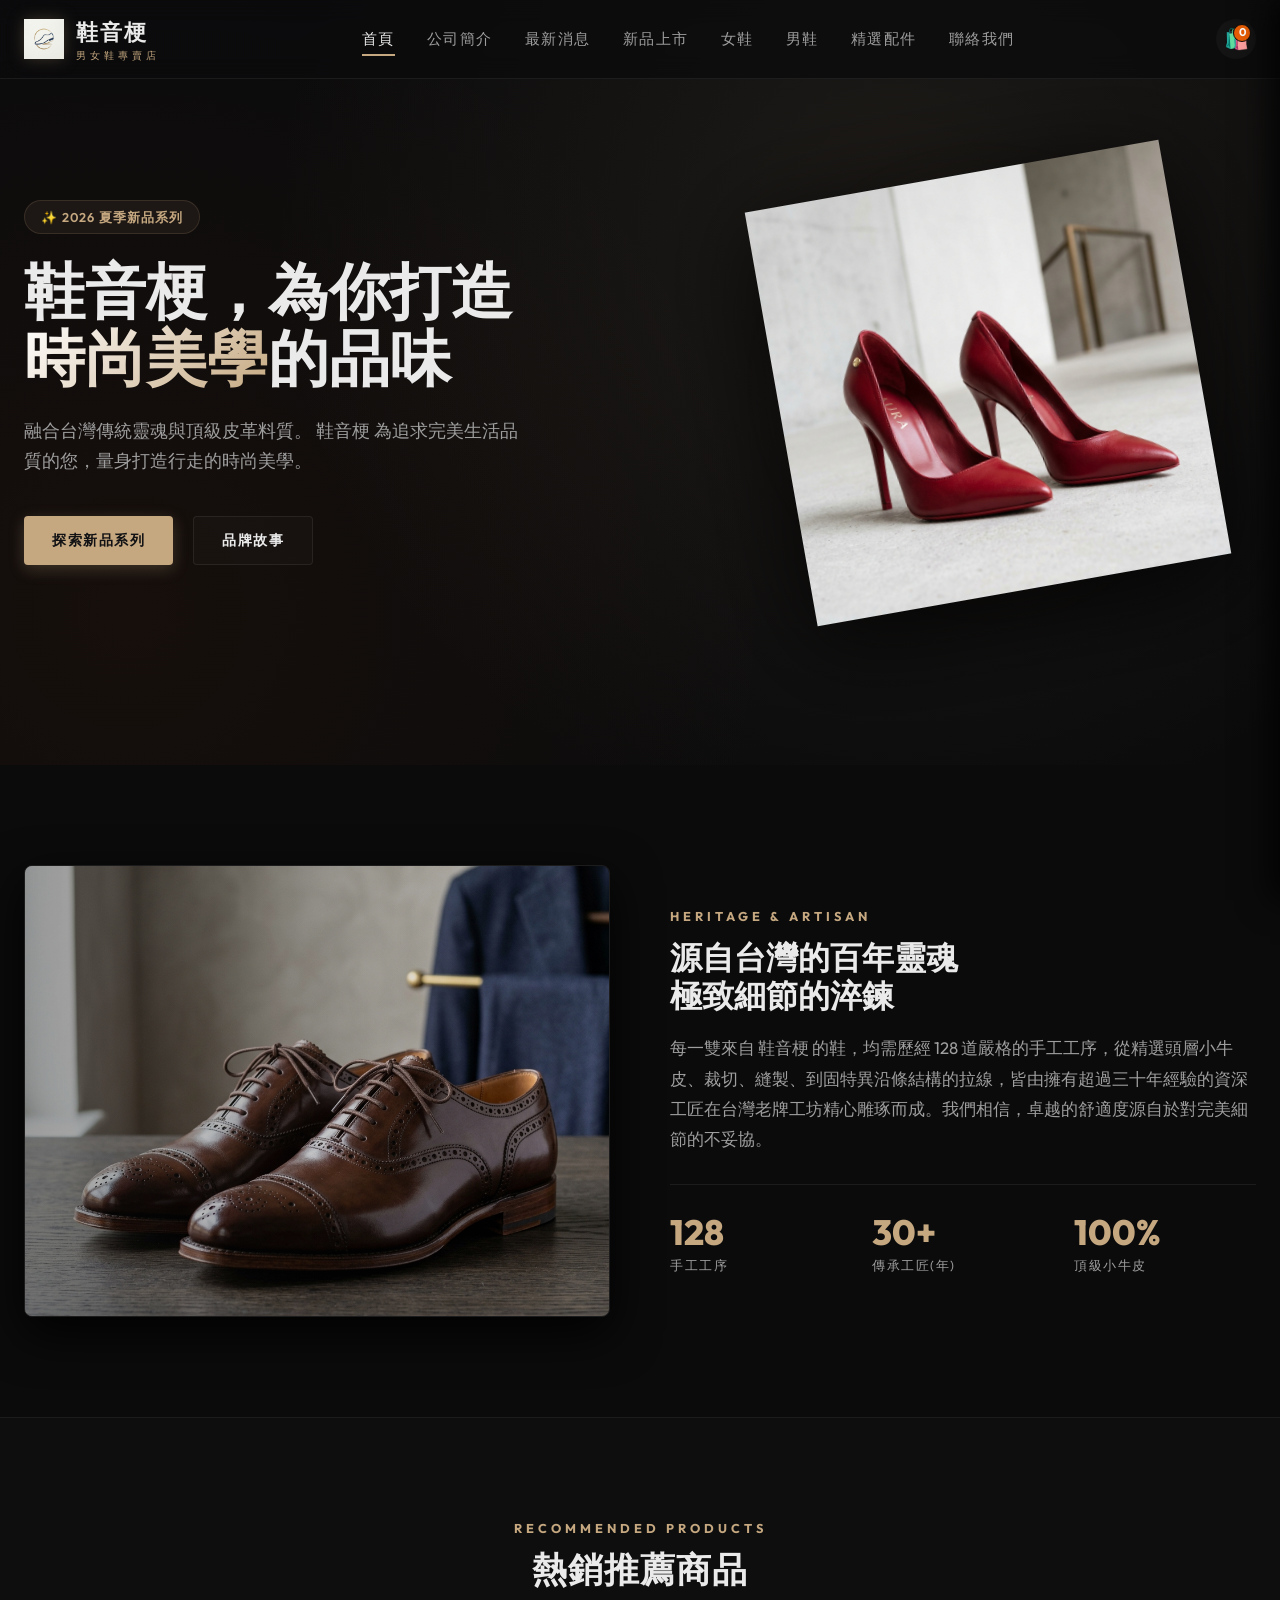
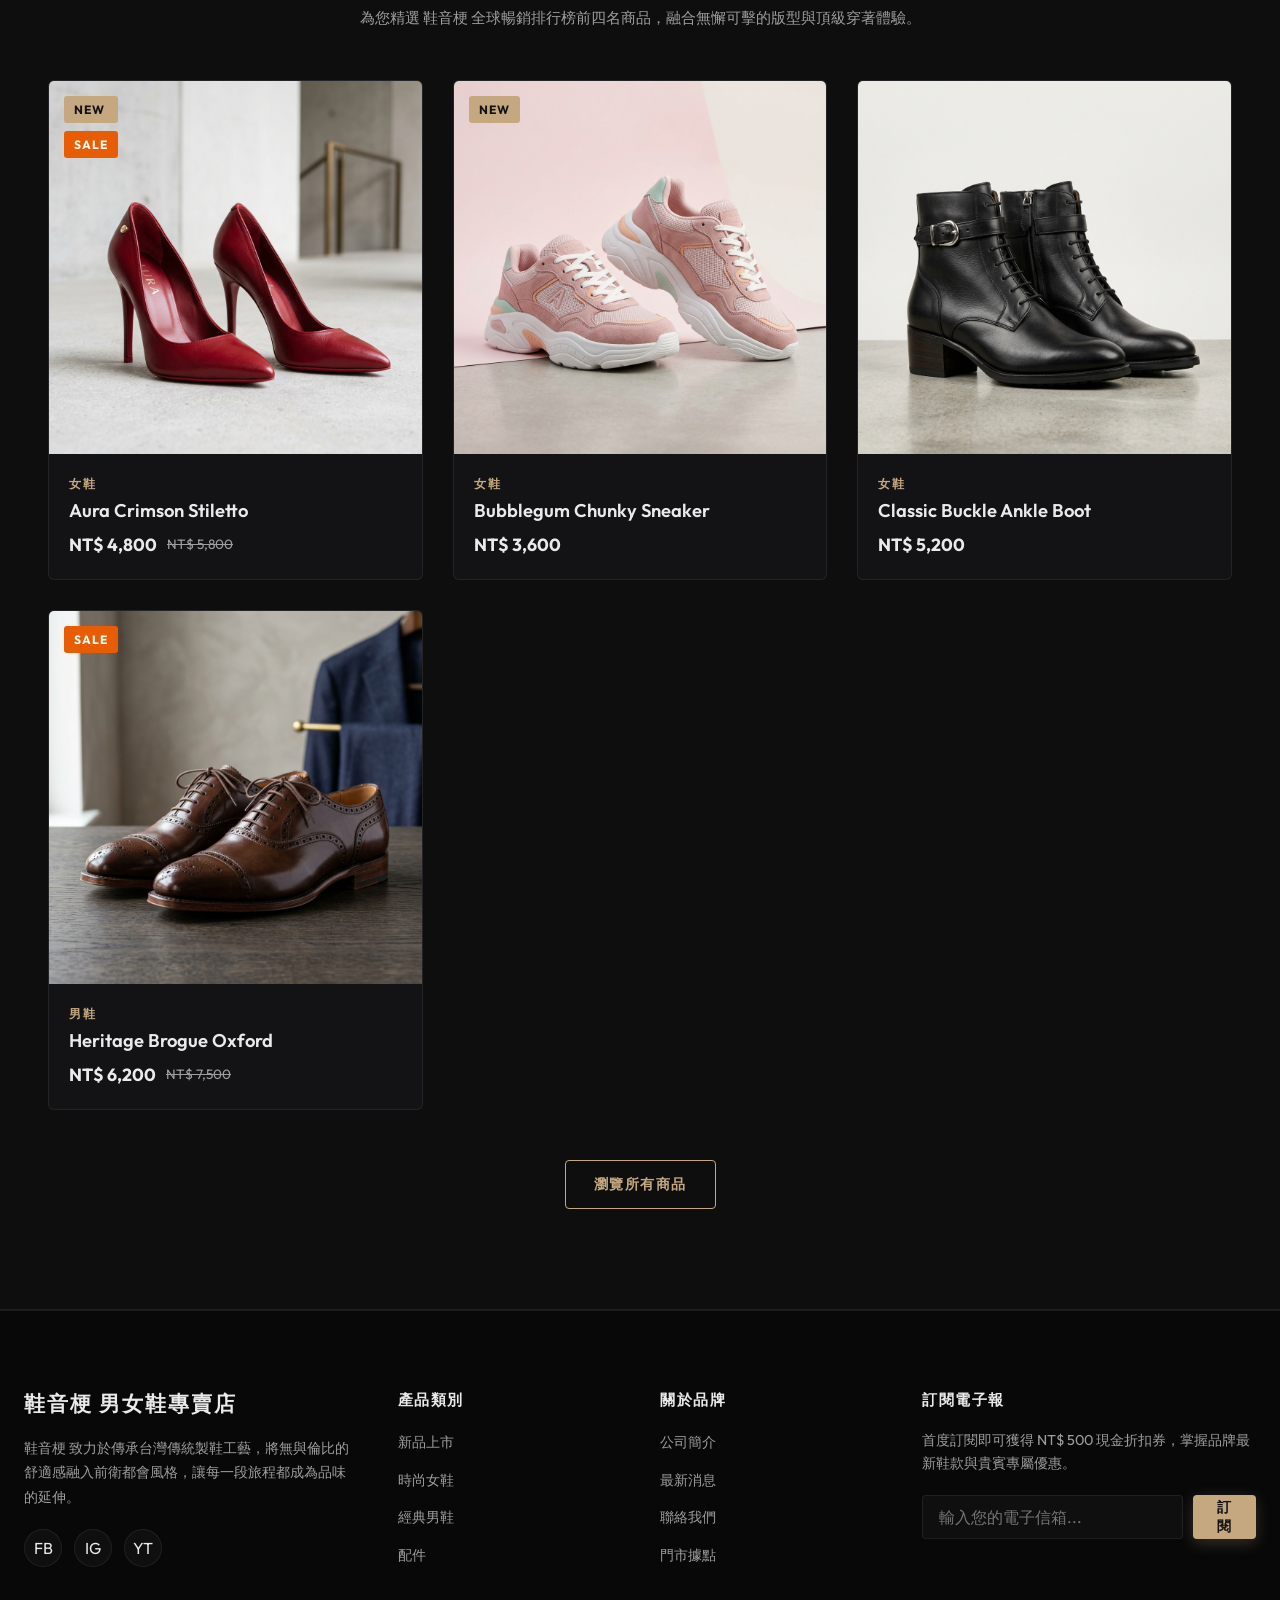
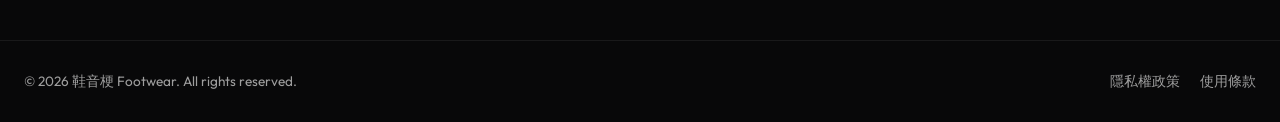
==== index.html @ 959adf64 "Add files via upload" ====
<!DOCTYPE html>
<html lang="zh-TW">
<head>
  <meta charset="UTF-8">
  <meta name="viewport" content="width=device-width, initial-scale=1.0">
  <title>鞋音梗男女鞋專賣店</title>
  <meta name="description" content="鞋音梗男女鞋專賣店。結合台灣傳統製鞋工藝與現代極簡美學，為您帶來無與倫比的穿著舒適度與奢華感。探索最新男女鞋與頂級配件。">
  <meta name="keywords" content="鞋音梗男女鞋專賣店,鞋音梗,男女鞋專賣店,鞋子,男鞋,女鞋,皮鞋,配件,台灣傳統製鞋工藝,現代極簡美學,舒適,奢華。">
  <link rel="stylesheet" href="assets/css/style.css">
</head>
<body>

  <!-- Floating Glass Header -->
  <header>
    <div class="nav-container">
      <a href="index.html" class="logo-link">
        <img src="assets/images/logo.png" alt="鞋音梗男女鞋專賣店 Logo" class="logo-img">
        <div>
          <span class="logo-text">鞋音梗</span>
          <span class="logo-sub">男女鞋專賣店</span>
        </div>
      </a>

      <!-- Mobile Hamburger Toggle -->
      <div class="menu-toggle" id="mobile-toggle">
        <span></span>
        <span></span>
        <span></span>
      </div>

      <!-- Nav Links -->
      <nav class="nav-menu">
        <div class="nav-item active"><a href="index.html">首頁</a></div>
        <div class="nav-item"><a href="about.html">公司簡介</a></div>
        <div class="nav-item"><a href="news.html">最新消息</a></div>
        <div class="nav-item"><a href="new-arrivals.html">新品上市</a></div>
        <div class="nav-item"><a href="womens.html">女鞋</a></div>
        <div class="nav-item"><a href="mens.html">男鞋</a></div>
        <div class="nav-item"><a href="accessories.html">精選配件</a></div>
        <div class="nav-item"><a href="contact.html">聯絡我們</a></div>
      </nav>

      <!-- Cart Trigger -->
      <div class="nav-actions">
        <a href="#" class="nav-icon" id="cart-icon-btn" title="購物車">
          <span>🛍️</span>
          <span class="cart-count">0</span>
        </a>
      </div>
    </div>
  </header>

  <!-- Hero Banner -->
  <section class="hero">
    <div class="hero-container">
      <div class="hero-content">
        <span class="hero-tag">✨ 2026 夏季新品系列</span>
        <h1 class="hero-title">鞋音梗，為你打造<br><span class="text-gradient">時尚美學</span>的品味</h1>
        <p class="hero-desc">融合台灣傳統靈魂與頂級皮革料質。 鞋音梗 為追求完美生活品質的您，量身打造行走的時尚美學。</p>
        <div class="hero-actions">
          <a href="new-arrivals.html" class="btn btn-primary">探索新品系列</a>
          <a href="about.html" class="btn btn-secondary">品牌故事</a>
        </div>
      </div>
      <div class="hero-visual">
        <div class="hero-glow-ring"></div>
        <div class="hero-image-wrapper">
          <img src="assets/images/women_1.png" alt="Aura Crimson Stiletto" class="hero-img">
        </div>
      </div>
    </div>
  </section>

  <!-- Brand Highlights (首頁故事) -->
  <section class="section">
    <div class="container">
      <div class="story-split">
        <div class="story-img-frame">
          <img src="assets/images/men_1.png" alt="Craftsmanship Detail" style="width: 100%; height: 450px; object-fit: cover;">
        </div>
        <div class="story-content">
          <span class="section-tag">HERITAGE & ARTISAN</span>
          <h3>源自台灣的百年靈魂<br>極致細節的淬鍊</h3>
          <p class="story-text">每一雙來自 鞋音梗 的鞋，均需歷經 128 道嚴格的手工工序，從精選頭層小牛皮、裁切、縫製、到固特異沿條結構的拉線，皆由擁有超過三十年經驗的資深工匠在台灣老牌工坊精心雕琢而成。我們相信，卓越的舒適度源自於對完美細節的不妥協。</p>
          <div class="story-stats">
            <div>
              <div class="stat-num">128</div>
              <div class="stat-label">手工工序</div>
            </div>
            <div>
              <div class="stat-num">30+</div>
              <div class="stat-label">傳承工匠(年)</div>
            </div>
            <div>
              <div class="stat-num">100%</div>
              <div class="stat-label">頂級小牛皮</div>
            </div>
          </div>
        </div>
      </div>
    </div>
  </section>

  <!-- Popular Products Section (動態載入) -->
  <section class="section" style="background-color: rgba(255,255,255,0.01);">
    <div class="container">
      <div class="section-header">
        <span class="section-tag">RECOMMENDED PRODUCTS</span>
        <h2 class="section-title">熱銷推薦商品</h2>
        <p class="section-desc">為您精選 鞋音梗 全球暢銷排行榜前四名商品，融合無懈可擊的版型與頂級穿著體驗。</p>
      </div>
      <!-- Cards Container -->
      <div class="product-grid" id="home-popular-products">
        <!-- Rendered dynamically by main.js -->
      </div>
      <div style="text-align: center; margin-top: 50px;">
        <a href="new-arrivals.html" class="btn btn-outline">瀏覽所有商品</a>
      </div>
    </div>
  </section>

  <!-- Shopping Cart Drawer (Shared Layout) -->
  <div class="cart-drawer-overlay" id="cart-drawer-overlay"></div>
  <div class="cart-drawer" id="cart-drawer">
    <div class="cart-drawer-header">
      <div class="cart-drawer-title">
        <span>🛍️</span> 我的購物車
      </div>
      <button class="cart-close-btn" id="cart-close">&times;</button>
    </div>
    <div class="cart-drawer-items">
      <!-- Items will load dynamically -->
    </div>
    <div class="cart-drawer-footer">
      <div class="cart-summary-row">
        <span>小計</span>
        <span class="cart-summary-total">NT$ 0</span>
      </div>
      <button class="btn btn-primary" onclick="alert('感謝您的訂購！此網站為靜態展示，購物結帳功能已模擬完成。')">前往結帳</button>
    </div>
  </div>

  <!-- Footer -->
  <footer>
    <div class="footer-grid">
      <div class="footer-brand">
        <h4>鞋音梗 男女鞋專賣店</h4>
        <p>鞋音梗 致力於傳承台灣傳統製鞋工藝，將無與倫比的舒適感融入前衛都會風格，讓每一段旅程都成為品味的延伸。</p>
        <div class="footer-socials">
          <a href="#" class="social-link">FB</a>
          <a href="#" class="social-link">IG</a>
          <a href="#" class="social-link">YT</a>
        </div>
      </div>
      <div class="footer-links">
        <h5>產品類別</h5>
        <ul>
          <li><a href="new-arrivals.html">新品上市</a></li>
          <li><a href="womens.html">時尚女鞋</a></li>
          <li><a href="mens.html">經典男鞋</a></li>
          <li><a href="accessories.html">配件</a></li>
        </ul>
      </div>
      <div class="footer-links">
        <h5>關於品牌</h5>
        <ul>
          <li><a href="about.html">公司簡介</a></li>
          <li><a href="news.html">最新消息</a></li>
          <li><a href="contact.html">聯絡我們</a></li>
          <li><a href="#">門市據點</a></li>
        </ul>
      </div>
      <div class="footer-newsletter">
        <h5>訂閱電子報</h5>
        <p>首度訂閱即可獲得 NT$ 500 現金折扣券，掌握品牌最新鞋款與貴賓專屬優惠。</p>
        <form class="newsletter-form" onsubmit="event.preventDefault(); alert('感謝您的訂閱！已發送 500 元優惠券至您的信箱。');">
          <input type="email" placeholder="輸入您的電子信箱..." class="form-control" required>
          <button type="submit" class="btn btn-primary">訂閱</button>
        </form>
      </div>
    </div>
    <div class="footer-bottom">
      <p>&copy; 2026 鞋音梗 Footwear. All rights reserved.</p>
      <div class="footer-bottom-links">
        <a href="#">隱私權政策</a>
        <a href="#">使用條款</a>
      </div>
    </div>
  </footer>

  <!-- Scripts -->
  <script src="assets/js/data.js"></script>
  <script src="assets/js/main.js"></script>
</body>
</html>
---- assets/css/style.css ----
/* Import Google Fonts */
@import url('https://fonts.googleapis.com/css2?family=Outfit:wght@300;400;500;600;700;800&family=Playfair+Display:ital,wght@0,400;0,600;0,700;1,400&display=swap');

/* CSS Variables for Premium Design */
:root {
  --primary: #C5A880; /* Premium Sand Gold */
  --primary-hover: #D8BD99;
  --secondary: #1E1E24;
  --accent: #E85D04; /* Bright Coral/Orange */
  
  /* Dark Theme Default */
  --bg-main: #0B0B0C;
  --bg-card: #131316;
  --bg-nav: rgba(11, 11, 12, 0.75);
  --text-main: #EAEAEA;
  --text-muted: #9E9E9E;
  --text-inverse: #121214;
  --border-color: rgba(255, 255, 255, 0.07);
  --shadow-sm: 0 2px 8px rgba(0, 0, 0, 0.5);
  --shadow-md: 0 8px 24px rgba(0, 0, 0, 0.7);
  --shadow-lg: 0 16px 48px rgba(0, 0, 0, 0.9);
  --glass-bg: rgba(255, 255, 255, 0.03);
  --glass-border: rgba(255, 255, 255, 0.05);
  --glow-color: rgba(197, 168, 128, 0.25);
  
  --transition-fast: 0.2s cubic-bezier(0.4, 0, 0.2, 1);
  --transition-normal: 0.4s cubic-bezier(0.4, 0, 0.2, 1);
  --transition-slow: 0.6s cubic-bezier(0.4, 0, 0.2, 1);
  
  --font-serif: 'Playfair Display', Georgia, serif;
  --font-sans: 'Outfit', -apple-system, BlinkMacSystemFont, "Segoe UI", Roboto, sans-serif;
  --max-width: 1280px;
}

/* Light Theme overrides (if requested, but luxury dark is our core style) */
[data-theme="light"] {
  --bg-main: #F8F9FA;
  --bg-card: #FFFFFF;
  --bg-nav: rgba(248, 249, 250, 0.85);
  --text-main: #1C1C1E;
  --text-muted: #6E6E73;
  --text-inverse: #FFFFFF;
  --border-color: rgba(0, 0, 0, 0.08);
  --shadow-sm: 0 2px 8px rgba(0, 0, 0, 0.05);
  --shadow-md: 0 8px 24px rgba(0, 0, 0, 0.08);
  --shadow-lg: 0 16px 48px rgba(0, 0, 0, 0.12);
  --glass-bg: rgba(0, 0, 0, 0.02);
  --glass-border: rgba(0, 0, 0, 0.04);
  --glow-color: rgba(197, 168, 128, 0.15);
}

/* Global Reset & Base Styles */
* {
  margin: 0;
  padding: 0;
  box-sizing: border-box;
}

html {
  scroll-behavior: smooth;
  font-size: 16px;
}

body {
  font-family: var(--font-sans);
  background-color: var(--bg-main);
  color: var(--text-main);
  line-height: 1.6;
  overflow-x: hidden;
  transition: background-color var(--transition-normal), color var(--transition-normal);
}

a {
  text-decoration: none;
  color: inherit;
  transition: color var(--transition-fast);
}

ul {
  list-style: none;
}

img {
  max-width: 100%;
  height: auto;
  display: block;
}

button, input, textarea, select {
  font-family: inherit;
  font-size: inherit;
  background: none;
  border: none;
  color: inherit;
  outline: none;
}

button {
  cursor: pointer;
}

/* Typography Utilities */
h1, h2, h3, h4, h5, h6 {
  font-family: var(--font-sans);
  font-weight: 700;
  line-height: 1.2;
}

.font-serif {
  font-family: var(--font-serif);
}

.text-gradient {
  background: linear-gradient(135deg, #FFF 0%, var(--primary) 100%);
  -webkit-background-clip: text;
  -webkit-text-fill-color: transparent;
}

/* Header & Navigation */
header {
  position: fixed;
  top: 0;
  left: 0;
  width: 100%;
  z-index: 1000;
  background-color: var(--bg-nav);
  backdrop-filter: blur(12px);
  -webkit-backdrop-filter: blur(12px);
  border-bottom: 1px solid var(--border-color);
  transition: padding var(--transition-normal), background-color var(--transition-normal);
}

header.scrolled {
  padding: 10px 0;
  background-color: rgba(11, 11, 12, 0.95);
  box-shadow: var(--shadow-sm);
}

.nav-container {
  max-width: var(--max-width);
  margin: 0 auto;
  padding: 15px 24px;
  display: flex;
  justify-content: space-between;
  align-items: center;
}

.logo-link {
  display: flex;
  align-items: center;
  gap: 12px;
}

.logo-img {
  height: 40px;
  width: auto;
  filter: drop-shadow(0 0 8px var(--glow-color));
}

.logo-text {
  font-size: 1.4rem;
  font-weight: 800;
  letter-spacing: 2px;
  text-transform: uppercase;
}

.logo-sub {
  font-size: 0.6rem;
  color: var(--primary);
  display: block;
  letter-spacing: 4px;
  font-weight: 500;
  margin-top: -3px;
}

.nav-menu {
  display: flex;
  gap: 32px;
}

.nav-item a {
  font-weight: 500;
  font-size: 0.95rem;
  text-transform: uppercase;
  letter-spacing: 1.5px;
  position: relative;
  padding: 8px 0;
  color: var(--text-muted);
}

.nav-item a:hover,
.nav-item.active a {
  color: var(--text-main);
}

.nav-item a::after {
  content: '';
  position: absolute;
  bottom: 0;
  left: 0;
  width: 0;
  height: 2px;
  background-color: var(--primary);
  transition: width var(--transition-normal);
}

.nav-item a:hover::after,
.nav-item.active a::after {
  width: 100%;
}

.nav-actions {
  display: flex;
  align-items: center;
  gap: 20px;
}

.nav-icon {
  font-size: 1.25rem;
  color: var(--text-main);
  transition: color var(--transition-fast), transform var(--transition-fast);
  position: relative;
  display: flex;
  align-items: center;
  justify-content: center;
  width: 40px;
  height: 40px;
  border-radius: 50%;
  background-color: rgba(255, 255, 255, 0.03);
}

.nav-icon:hover {
  color: var(--primary);
  transform: translateY(-2px);
  background-color: rgba(255, 255, 255, 0.08);
}

.cart-count {
  position: absolute;
  top: 5px;
  right: 5px;
  background-color: var(--accent);
  color: #FFF;
  font-size: 0.7rem;
  font-weight: 700;
  width: 18px;
  height: 18px;
  border-radius: 50%;
  display: flex;
  align-items: center;
  justify-content: center;
  border: 1px solid var(--bg-main);
}

/* Hamburger Menu Icon */
.menu-toggle {
  display: none;
  flex-direction: column;
  gap: 6px;
  cursor: pointer;
  z-index: 1001;
}

.menu-toggle span {
  width: 28px;
  height: 2px;
  background-color: var(--text-main);
  transition: all var(--transition-normal);
}

/* Main Content Wrapper */
main {
  margin-top: 80px; /* Header height offset */
  min-height: calc(100vh - 80px - 350px);
}

/* Button Component */
.btn {
  display: inline-flex;
  align-items: center;
  justify-content: center;
  gap: 10px;
  padding: 12px 28px;
  border-radius: 4px;
  font-weight: 600;
  font-size: 0.9rem;
  letter-spacing: 1.5px;
  text-transform: uppercase;
  transition: all var(--transition-normal);
  position: relative;
  overflow: hidden;
  z-index: 1;
}

.btn-primary {
  background-color: var(--primary);
  color: var(--text-inverse);
  box-shadow: 0 4px 15px var(--glow-color);
}

.btn-primary:hover {
  background-color: var(--primary-hover);
  transform: translateY(-2px);
  box-shadow: 0 8px 25px var(--glow-color);
}

.btn-secondary {
  border: 1px solid var(--border-color);
  background-color: rgba(255, 255, 255, 0.02);
  color: var(--text-main);
}

.btn-secondary:hover {
  border-color: var(--primary);
  background-color: rgba(197, 168, 128, 0.05);
  transform: translateY(-2px);
}

.btn-outline {
  border: 1.5px solid var(--primary);
  color: var(--primary);
}

.btn-outline:hover {
  background-color: var(--primary);
  color: var(--text-inverse);
  transform: translateY(-2px);
}

/* Section Title Layout */
.section-header {
  text-align: center;
  margin-bottom: 50px;
}

.section-tag {
  color: var(--primary);
  font-size: 0.8rem;
  font-weight: 700;
  letter-spacing: 4px;
  text-transform: uppercase;
  margin-bottom: 10px;
  display: block;
}

.section-title {
  font-size: 2.2rem;
  font-weight: 800;
  letter-spacing: 1px;
}

.section-desc {
  color: var(--text-muted);
  max-width: 600px;
  margin: 15px auto 0;
  font-size: 0.95rem;
}

/* HERO BANNER SECTION (首頁) */
.hero {
  min-height: 85vh;
  position: relative;
  display: flex;
  align-items: center;
  overflow: hidden;
  background: radial-gradient(circle at 70% 30%, rgba(197, 168, 128, 0.1) 0%, rgba(11, 11, 12, 0) 60%),
              radial-gradient(circle at 10% 80%, rgba(232, 93, 4, 0.05) 0%, rgba(11, 11, 12, 0) 50%);
  padding: 60px 0;
}

.hero-container {
  max-width: var(--max-width);
  margin: 0 auto;
  padding: 0 24px;
  display: grid;
  grid-template-columns: 1.1fr 0.9fr;
  align-items: center;
  gap: 40px;
  width: 100%;
}

.hero-content {
  z-index: 10;
}

.hero-tag {
  display: inline-flex;
  align-items: center;
  gap: 8px;
  padding: 6px 16px;
  border-radius: 50px;
  background-color: rgba(197, 168, 128, 0.08);
  border: 1px solid rgba(197, 168, 128, 0.15);
  color: var(--primary);
  font-size: 0.8rem;
  font-weight: 600;
  letter-spacing: 1px;
  margin-bottom: 24px;
}

.hero-title {
  font-size: 3.8rem;
  line-height: 1.1;
  margin-bottom: 24px;
  font-weight: 800;
}

.hero-desc {
  color: var(--text-muted);
  font-size: 1.1rem;
  margin-bottom: 40px;
  max-width: 500px;
  line-height: 1.7;
}

.hero-actions {
  display: flex;
  gap: 20px;
}

.hero-visual {
  position: relative;
  display: flex;
  justify-content: center;
  align-items: center;
}

.hero-glow-ring {
  position: absolute;
  width: 450px;
  height: 450px;
  border-radius: 50%;
  background: radial-gradient(circle, var(--glow-color) 0%, rgba(11, 11, 12, 0) 70%);
  filter: blur(20px);
  z-index: 1;
  animation: pulse-glow 8s infinite alternate;
}

@keyframes pulse-glow {
  0% { transform: scale(0.9); opacity: 0.6; }
  100% { transform: scale(1.1); opacity: 0.9; }
}

.hero-image-wrapper {
  z-index: 2;
  position: relative;
  transform: rotate(-10deg) translateY(0);
  animation: float-hero 5s ease-in-out infinite alternate;
}

.hero-img {
  max-width: 100%;
  width: 420px;
  filter: drop-shadow(0 20px 50px rgba(0,0,0,0.8));
}

@keyframes float-hero {
  0% { transform: rotate(-8deg) translateY(-10px); }
  100% { transform: rotate(-12deg) translateY(10px); }
}

/* PRODUCT CARD GRID (商品網格) */
.product-grid {
  display: grid;
  grid-template-columns: repeat(auto-fill, minmax(280px, 1fr));
  gap: 30px;
  max-width: var(--max-width);
  margin: 0 auto;
  padding: 0 24px;
}

.product-card {
  background-color: var(--bg-card);
  border: 1px solid var(--border-color);
  border-radius: 6px;
  overflow: hidden;
  transition: transform var(--transition-normal), border-color var(--transition-normal), box-shadow var(--transition-normal);
  position: relative;
  display: flex;
  flex-direction: column;
}

.product-card:hover {
  transform: translateY(-8px);
  border-color: var(--primary);
  box-shadow: 0 12px 30px rgba(0, 0, 0, 0.4), 0 0 15px var(--glow-color);
}

.card-img-wrapper {
  position: relative;
  overflow: hidden;
  aspect-ratio: 1 / 1;
  background-color: rgba(255, 255, 255, 0.02);
  display: flex;
  align-items: center;
  justify-content: center;
}

.card-img {
  width: 100%;
  height: 100%;
  object-fit: cover;
  transition: transform var(--transition-slow);
}

.product-card:hover .card-img {
  transform: scale(1.08);
}

.card-badges {
  position: absolute;
  top: 15px;
  left: 15px;
  display: flex;
  flex-direction: column;
  gap: 8px;
  z-index: 5;
}

.badge {
  padding: 4px 10px;
  border-radius: 3px;
  font-size: 0.75rem;
  font-weight: 700;
  text-transform: uppercase;
  letter-spacing: 1px;
}

.badge-new {
  background-color: var(--primary);
  color: var(--text-inverse);
}

.badge-discount {
  background-color: var(--accent);
  color: #FFF;
}

.card-actions-overlay {
  position: absolute;
  bottom: 0;
  left: 0;
  width: 100%;
  padding: 20px;
  background: linear-gradient(to top, rgba(11, 11, 12, 0.9) 0%, rgba(11, 11, 12, 0) 100%);
  display: flex;
  justify-content: center;
  gap: 12px;
  transform: translateY(100%);
  transition: transform var(--transition-normal);
  z-index: 5;
}

.product-card:hover .card-actions-overlay {
  transform: translateY(0);
}

.card-btn {
  width: 44px;
  height: 44px;
  border-radius: 40px;
  background-color: var(--bg-card);
  border: 1px solid var(--border-color);
  display: flex;
  align-items: center;
  justify-content: center;
  transition: all var(--transition-fast);
  color: var(--text-main);
}

.card-btn:hover {
  background-color: var(--primary);
  color: var(--text-inverse);
  border-color: var(--primary);
  transform: scale(1.1);
}

.card-info {
  padding: 20px;
  display: flex;
  flex-direction: column;
  flex-grow: 1;
}

.card-category {
  font-size: 0.75rem;
  color: var(--primary);
  text-transform: uppercase;
  letter-spacing: 2px;
  margin-bottom: 6px;
  font-weight: 600;
}

.card-title {
  font-size: 1.15rem;
  font-weight: 600;
  margin-bottom: 8px;
  line-height: 1.3;
  display: -webkit-box;
  -webkit-line-clamp: 1;
  -webkit-box-orient: vertical;
  overflow: hidden;
}

.card-price-row {
  display: flex;
  align-items: center;
  gap: 10px;
  margin-top: auto;
}

.price {
  font-weight: 700;
  font-size: 1.1rem;
  color: var(--text-main);
}

.price-original {
  text-decoration: line-through;
  color: var(--text-muted);
  font-size: 0.85rem;
}

/* SECTION CONTAINER (通用版面容器) */
.section {
  padding: 100px 0;
  border-bottom: 1px solid var(--border-color);
}

.container {
  max-width: var(--max-width);
  margin: 0 auto;
  padding: 0 24px;
}

/* FEATURE BRAND STORY (品牌故事亮點) */
.story-split {
  display: grid;
  grid-template-columns: 1fr 1fr;
  align-items: center;
  gap: 60px;
}

.story-img-frame {
  position: relative;
  border-radius: 8px;
  overflow: hidden;
  box-shadow: var(--shadow-lg);
  border: 1px solid var(--border-color);
}

.story-img-frame::after {
  content: '';
  position: absolute;
  top: 0;
  left: 0;
  width: 100%;
  height: 100%;
  background: linear-gradient(to right, rgba(11, 11, 12, 0.4), transparent);
}

.story-content h3 {
  font-size: 2rem;
  font-family: var(--font-serif);
  margin-bottom: 20px;
}

.story-text {
  color: var(--text-muted);
  margin-bottom: 30px;
  font-size: 1.05rem;
  line-height: 1.8;
}

.story-stats {
  display: grid;
  grid-template-columns: repeat(3, 1fr);
  gap: 20px;
  border-top: 1px solid var(--border-color);
  padding-top: 30px;
}

.stat-num {
  font-size: 2.2rem;
  font-weight: 800;
  color: var(--primary);
  line-height: 1;
  margin-bottom: 5px;
}

.stat-label {
  font-size: 0.8rem;
  color: var(--text-muted);
  text-transform: uppercase;
  letter-spacing: 1.5px;
}

/* NEWS PAGE / SECTION (最新消息) */
.news-grid {
  display: grid;
  grid-template-columns: repeat(auto-fill, minmax(350px, 1fr));
  gap: 30px;
}

.news-card {
  background-color: var(--bg-card);
  border: 1px solid var(--border-color);
  border-radius: 6px;
  overflow: hidden;
  transition: border-color var(--transition-normal), box-shadow var(--transition-normal);
}

.news-card:hover {
  border-color: var(--primary);
  box-shadow: var(--shadow-md);
}

.news-img-wrapper {
  overflow: hidden;
  aspect-ratio: 16 / 9;
}

.news-img {
  width: 100%;
  height: 100%;
  object-fit: cover;
  transition: transform var(--transition-slow);
}

.news-card:hover .news-img {
  transform: scale(1.05);
}

.news-content {
  padding: 24px;
}

.news-date {
  font-size: 0.8rem;
  color: var(--primary);
  font-weight: 600;
  letter-spacing: 1px;
  margin-bottom: 10px;
  display: block;
}

.news-title {
  font-size: 1.3rem;
  margin-bottom: 12px;
  line-height: 1.4;
  font-weight: 700;
}

.news-title a:hover {
  color: var(--primary);
}

.news-excerpt {
  color: var(--text-muted);
  font-size: 0.95rem;
  margin-bottom: 20px;
  display: -webkit-box;
  -webkit-line-clamp: 2;
  -webkit-box-orient: vertical;
  overflow: hidden;
}

.news-more {
  display: inline-flex;
  align-items: center;
  gap: 8px;
  font-weight: 600;
  font-size: 0.85rem;
  letter-spacing: 1px;
  color: var(--primary);
  text-transform: uppercase;
}

.news-more:hover {
  color: var(--primary-hover);
}

/* CONTACT PAGE (聯絡我們) */
.contact-split {
  display: grid;
  grid-template-columns: 0.9fr 1.1fr;
  gap: 60px;
}

.contact-info-panel {
  display: flex;
  flex-direction: column;
  gap: 40px;
}

.info-item {
  display: flex;
  gap: 20px;
}

.info-icon {
  width: 50px;
  height: 50px;
  border-radius: 50%;
  background-color: rgba(197, 168, 128, 0.08);
  border: 1px solid rgba(197, 168, 128, 0.15);
  display: flex;
  align-items: center;
  justify-content: center;
  color: var(--primary);
  font-size: 1.3rem;
  flex-shrink: 0;
}

.info-details h4 {
  font-size: 1.1rem;
  font-weight: 600;
  margin-bottom: 8px;
}

.info-details p, .info-details a {
  color: var(--text-muted);
  font-size: 0.95rem;
}

.info-details a:hover {
  color: var(--primary);
}

.contact-form-wrapper {
  background-color: var(--bg-card);
  border: 1px solid var(--border-color);
  padding: 40px;
  border-radius: 8px;
  box-shadow: var(--shadow-md);
}

.contact-form-wrapper h3 {
  font-size: 1.6rem;
  margin-bottom: 25px;
}

.form-group {
  margin-bottom: 20px;
}

.form-group label {
  display: block;
  font-size: 0.85rem;
  font-weight: 600;
  letter-spacing: 1px;
  text-transform: uppercase;
  margin-bottom: 8px;
  color: var(--text-muted);
}

.form-control {
  width: 100%;
  background-color: rgba(255, 255, 255, 0.03);
  border: 1px solid var(--border-color);
  border-radius: 4px;
  padding: 12px 16px;
  color: var(--text-main);
  transition: all var(--transition-fast);
}

.form-control:focus {
  border-color: var(--primary);
  background-color: rgba(255, 255, 255, 0.06);
  box-shadow: 0 0 8px var(--glow-color);
}

textarea.form-control {
  resize: vertical;
  min-height: 120px;
}

/* PRODUCT DETAIL PAGE (商品詳細頁面) */
.product-detail-container {
  display: grid;
  grid-template-columns: 1fr 1fr;
  gap: 60px;
  margin-bottom: 80px;
}

.product-gallery {
  display: flex;
  flex-direction: column;
  gap: 20px;
}

.main-image-panel {
  aspect-ratio: 1 / 1;
  background-color: var(--bg-card);
  border: 1px solid var(--border-color);
  border-radius: 8px;
  overflow: hidden;
  display: flex;
  align-items: center;
  justify-content: center;
  position: relative;
}

.main-image-panel img {
  width: 100%;
  height: 100%;
  object-fit: cover;
  transition: transform var(--transition-normal);
}

.thumbnail-row {
  display: grid;
  grid-template-columns: repeat(4, 1fr);
  gap: 15px;
}

.thumb-box {
  aspect-ratio: 1 / 1;
  border-radius: 4px;
  border: 1.5px solid var(--border-color);
  overflow: hidden;
  cursor: pointer;
  background-color: var(--bg-card);
  transition: border-color var(--transition-fast);
}

.thumb-box.active, .thumb-box:hover {
  border-color: var(--primary);
}

.thumb-box img {
  width: 100%;
  height: 100%;
  object-fit: cover;
}

.detail-info-panel {
  display: flex;
  flex-direction: column;
}

.detail-category {
  color: var(--primary);
  font-weight: 700;
  text-transform: uppercase;
  font-size: 0.85rem;
  letter-spacing: 2px;
  margin-bottom: 10px;
}

.detail-title {
  font-size: 2.5rem;
  font-weight: 800;
  margin-bottom: 15px;
  line-height: 1.2;
}

.detail-price-row {
  display: flex;
  align-items: baseline;
  gap: 15px;
  margin-bottom: 25px;
  padding-bottom: 25px;
  border-bottom: 1px solid var(--border-color);
}

.detail-price {
  font-size: 1.8rem;
  font-weight: 800;
  color: var(--text-main);
}

.detail-price-original {
  font-size: 1.2rem;
  color: var(--text-muted);
  text-decoration: line-through;
}

.detail-desc {
  font-size: 1.05rem;
  color: var(--text-muted);
  line-height: 1.8;
  margin-bottom: 30px;
}

.selection-title {
  font-size: 0.85rem;
  font-weight: 600;
  text-transform: uppercase;
  letter-spacing: 1px;
  margin-bottom: 12px;
  color: var(--text-muted);
}

.option-grid {
  display: flex;
  flex-wrap: wrap;
  gap: 10px;
  margin-bottom: 30px;
}

.size-pill {
  min-width: 50px;
  height: 44px;
  border-radius: 4px;
  border: 1px solid var(--border-color);
  display: flex;
  align-items: center;
  justify-content: center;
  font-weight: 600;
  transition: all var(--transition-fast);
  cursor: pointer;
  padding: 0 10px;
}

.size-pill.active, .size-pill:hover {
  border-color: var(--primary);
  background-color: var(--primary);
  color: var(--text-inverse);
}

.quantity-control {
  display: flex;
  align-items: center;
  border: 1px solid var(--border-color);
  border-radius: 4px;
  width: 120px;
  height: 48px;
  overflow: hidden;
}

.qty-btn {
  width: 40px;
  height: 100%;
  display: flex;
  align-items: center;
  justify-content: center;
  transition: background-color var(--transition-fast);
  font-weight: bold;
}

.qty-btn:hover {
  background-color: rgba(255, 255, 255, 0.05);
}

.qty-val {
  flex-grow: 1;
  text-align: center;
  font-weight: 600;
}

.detail-actions-row {
  display: flex;
  gap: 20px;
  margin-bottom: 40px;
}

.detail-actions-row .btn {
  flex-grow: 1;
  height: 48px;
}

/* Specifications Tab Table */
.spec-tabs {
  margin-top: 20px;
  border-top: 1px solid var(--border-color);
  padding-top: 40px;
}

.spec-tab-title {
  font-size: 1.3rem;
  font-weight: 700;
  margin-bottom: 20px;
}

.spec-table {
  width: 100%;
  border-collapse: collapse;
}

.spec-table tr {
  border-bottom: 1px solid var(--border-color);
}

.spec-table tr:last-child {
  border-bottom: none;
}

.spec-table td {
  padding: 12px 0;
  font-size: 0.95rem;
}

.spec-label {
  font-weight: 600;
  width: 30%;
  color: var(--text-muted);
}

.spec-value {
  color: var(--text-main);
}

/* PRODUCTS LIST FILTER & TOP BANNER (篩選器與商品頁 Banner) */
.page-banner {
  background-color: var(--bg-card);
  padding: 60px 0;
  text-align: center;
  border-bottom: 1px solid var(--border-color);
  background-image: linear-gradient(180deg, rgba(11,11,12,0.8) 0%, rgba(19,19,22,0.95) 100%);
}

.filter-bar {
  display: flex;
  justify-content: space-between;
  align-items: center;
  margin-bottom: 40px;
  padding: 15px 24px;
  background-color: var(--bg-card);
  border: 1px solid var(--border-color);
  border-radius: 4px;
  gap: 20px;
}

.filter-group {
  display: flex;
  align-items: center;
  gap: 15px;
}

.filter-label {
  font-size: 0.85rem;
  font-weight: 600;
  text-transform: uppercase;
  color: var(--text-muted);
}

.filter-select {
  background-color: rgba(255, 255, 255, 0.03);
  border: 1px solid var(--border-color);
  border-radius: 4px;
  padding: 8px 16px;
  color: var(--text-main);
  cursor: pointer;
  outline: none;
  font-size: 0.9rem;
}

.filter-select:focus {
  border-color: var(--primary);
}

.filter-select option {
  background-color: var(--bg-card);
  color: var(--text-main);
}

.results-count {
  font-size: 0.9rem;
  color: var(--text-muted);
}

/* ABOUT PAGE (公司簡介) */
.about-hero {
  text-align: center;
  padding: 80px 0;
  background: linear-gradient(rgba(11,11,12,0.6), rgba(11,11,12,0.6)), url('../images/logo.png') no-repeat center;
  background-size: contain;
}

.about-features {
  display: grid;
  grid-template-columns: repeat(3, 1fr);
  gap: 40px;
  margin-top: 60px;
}

.feature-box {
  background-color: var(--bg-card);
  border: 1px solid var(--border-color);
  padding: 40px;
  border-radius: 6px;
  text-align: center;
  transition: border-color var(--transition-normal);
}

.feature-box:hover {
  border-color: var(--primary);
}

.feature-icon-wrapper {
  width: 60px;
  height: 60px;
  border-radius: 50%;
  background-color: rgba(197, 168, 128, 0.08);
  border: 1px solid rgba(197, 168, 128, 0.15);
  display: flex;
  align-items: center;
  justify-content: center;
  color: var(--primary);
  font-size: 1.5rem;
  margin: 0 auto 25px;
}

.feature-box h4 {
  font-size: 1.25rem;
  margin-bottom: 15px;
}

.feature-box p {
  color: var(--text-muted);
  font-size: 0.95rem;
  line-height: 1.7;
}

/* SHOPPING CART DRAWER (側邊購物車) */
.cart-drawer {
  position: fixed;
  top: 0;
  right: 0;
  width: 420px;
  height: 100vh;
  background-color: var(--bg-card);
  z-index: 2000;
  box-shadow: -10px 0 30px rgba(0,0,0,0.8);
  border-left: 1px solid var(--border-color);
  padding: 30px;
  display: flex;
  flex-direction: column;
  transform: translateX(100%);
  transition: transform var(--transition-normal);
}

.cart-drawer.open {
  transform: translateX(0);
}

.cart-drawer-overlay {
  position: fixed;
  top: 0;
  left: 0;
  width: 100vw;
  height: 100vh;
  background-color: rgba(0,0,0,0.6);
  z-index: 1999;
  opacity: 0;
  visibility: hidden;
  transition: all var(--transition-normal);
  backdrop-filter: blur(4px);
}

.cart-drawer-overlay.open {
  opacity: 1;
  visibility: visible;
}

.cart-drawer-header {
  display: flex;
  justify-content: space-between;
  align-items: center;
  border-bottom: 1px solid var(--border-color);
  padding-bottom: 20px;
  margin-bottom: 20px;
}

.cart-drawer-title {
  font-size: 1.3rem;
  font-weight: 700;
  display: flex;
  align-items: center;
  gap: 10px;
}

.cart-close-btn {
  font-size: 1.5rem;
  color: var(--text-muted);
  transition: color var(--transition-fast);
}

.cart-close-btn:hover {
  color: var(--text-main);
}

.cart-drawer-items {
  flex-grow: 1;
  overflow-y: auto;
  margin-bottom: 20px;
  display: flex;
  flex-direction: column;
  gap: 20px;
}

.cart-empty-message {
  text-align: center;
  color: var(--text-muted);
  margin-top: 80px;
  font-size: 1rem;
}

.cart-item {
  display: flex;
  gap: 15px;
  align-items: center;
  border-bottom: 1px solid rgba(255,255,255,0.03);
  padding-bottom: 15px;
}

.cart-item-img {
  width: 70px;
  height: 70px;
  object-fit: cover;
  border-radius: 4px;
  border: 1px solid var(--border-color);
  background-color: rgba(255, 255, 255, 0.02);
}

.cart-item-details {
  flex-grow: 1;
}

.cart-item-name {
  font-weight: 600;
  font-size: 0.95rem;
  margin-bottom: 4px;
}

.cart-item-meta {
  font-size: 0.8rem;
  color: var(--text-muted);
  margin-bottom: 4px;
}

.cart-item-price {
  font-weight: 700;
  color: var(--primary);
  font-size: 0.9rem;
}

.cart-item-remove {
  color: var(--text-muted);
  font-size: 0.85rem;
  transition: color var(--transition-fast);
  cursor: pointer;
}

.cart-item-remove:hover {
  color: var(--accent);
}

.cart-drawer-footer {
  border-top: 1px solid var(--border-color);
  padding-top: 20px;
}

.cart-summary-row {
  display: flex;
  justify-content: space-between;
  font-size: 1.1rem;
  font-weight: 700;
  margin-bottom: 20px;
}

.cart-summary-total {
  color: var(--primary);
}

.cart-drawer-footer .btn {
  width: 100%;
}

/* FOOTER SECTION */
footer {
  background-color: #080809;
  border-top: 1px solid var(--border-color);
  padding: 80px 0 30px;
  color: var(--text-muted);
}

.footer-grid {
  display: grid;
  grid-template-columns: 1.2fr 0.8fr 0.8fr 1.2fr;
  gap: 40px;
  max-width: var(--max-width);
  margin: 0 auto;
  padding: 0 24px 60px;
  border-bottom: 1px solid var(--border-color);
}

.footer-brand h4 {
  font-size: 1.3rem;
  color: var(--text-main);
  text-transform: uppercase;
  letter-spacing: 2px;
  margin-bottom: 20px;
}

.footer-brand p {
  font-size: 0.9rem;
  line-height: 1.7;
  margin-bottom: 20px;
}

.footer-socials {
  display: flex;
  gap: 12px;
}

.social-link {
  width: 38px;
  height: 38px;
  border-radius: 50%;
  background-color: rgba(255, 255, 255, 0.03);
  border: 1px solid var(--border-color);
  display: flex;
  align-items: center;
  justify-content: center;
  color: var(--text-main);
  transition: all var(--transition-fast);
}

.social-link:hover {
  background-color: var(--primary);
  color: var(--text-inverse);
  border-color: var(--primary);
  transform: translateY(-3px);
}

.footer-links h5 {
  font-size: 0.95rem;
  color: var(--text-main);
  text-transform: uppercase;
  letter-spacing: 1.5px;
  margin-bottom: 20px;
}

.footer-links li {
  margin-bottom: 12px;
}

.footer-links a {
  font-size: 0.9rem;
  transition: color var(--transition-fast);
}

.footer-links a:hover {
  color: var(--primary);
  padding-left: 3px;
}

.footer-newsletter h5 {
  font-size: 0.95rem;
  color: var(--text-main);
  text-transform: uppercase;
  letter-spacing: 1.5px;
  margin-bottom: 20px;
}

.footer-newsletter p {
  font-size: 0.9rem;
  line-height: 1.6;
  margin-bottom: 20px;
}

.newsletter-form {
  display: flex;
  gap: 10px;
}

.newsletter-form .form-control {
  height: 44px;
}

.newsletter-form .btn {
  padding: 0 20px;
  height: 44px;
}

.footer-bottom {
  max-width: var(--max-width);
  margin: 0 auto;
  padding: 30px 24px 0;
  display: flex;
  justify-content: space-between;
  align-items: center;
  font-size: 0.85rem;
}

.footer-bottom-links {
  display: flex;
  gap: 20px;
}

/* RESPONSIVE DESIGN (響應式調整) */
@media (max-width: 1024px) {
  .hero-container {
    grid-template-columns: 1fr;
    text-align: center;
    padding-top: 40px;
  }
  
  .hero-content {
    display: flex;
    flex-direction: column;
    align-items: center;
  }
  
  .hero-desc {
    margin: 0 auto 40px;
  }
  
  .hero-visual {
    margin-top: 40px;
  }
  
  .story-split {
    grid-template-columns: 1fr;
    gap: 45px;
  }
  
  .contact-split {
    grid-template-columns: 1fr;
    gap: 45px;
  }
  
  .product-detail-container {
    grid-template-columns: 1fr;
    gap: 45px;
  }
  
  .footer-grid {
    grid-template-columns: 1fr 1fr;
    gap: 40px;
  }
}

@media (max-width: 768px) {
  .nav-menu {
    position: fixed;
    top: 80px;
    left: 100%;
    width: 100%;
    height: calc(100vh - 80px);
    background-color: #0b0b0c;
    flex-direction: column;
    align-items: center;
    justify-content: center;
    gap: 40px;
    z-index: 999;
    transition: left var(--transition-normal);
    border-top: 1px solid var(--border-color);
  }
  
  .nav-menu.active {
    left: 0;
  }
  
  .menu-toggle {
    display: flex;
  }
  
  /* Hamburger toggle animation active */
  .menu-toggle.active span:nth-child(1) {
    transform: rotate(45deg) translate(5px, 6px);
  }
  
  .menu-toggle.active span:nth-child(2) {
    opacity: 0;
  }
  
  .menu-toggle.active span:nth-child(3) {
    transform: rotate(-45deg) translate(5px, -6px);
  }
  
  .hero-title {
    font-size: 2.8rem;
  }
  
  .footer-grid {
    grid-template-columns: 1fr;
    text-align: center;
  }
  
  .footer-socials {
    justify-content: center;
  }
  
  .newsletter-form {
    max-width: 400px;
    margin: 0 auto;
  }
  
  .footer-bottom {
    flex-direction: column;
    gap: 15px;
    text-align: center;
  }
  
  .cart-drawer {
    width: 100%;
  }
  
  .about-features {
    grid-template-columns: 1fr;
    gap: 30px;
  }
}
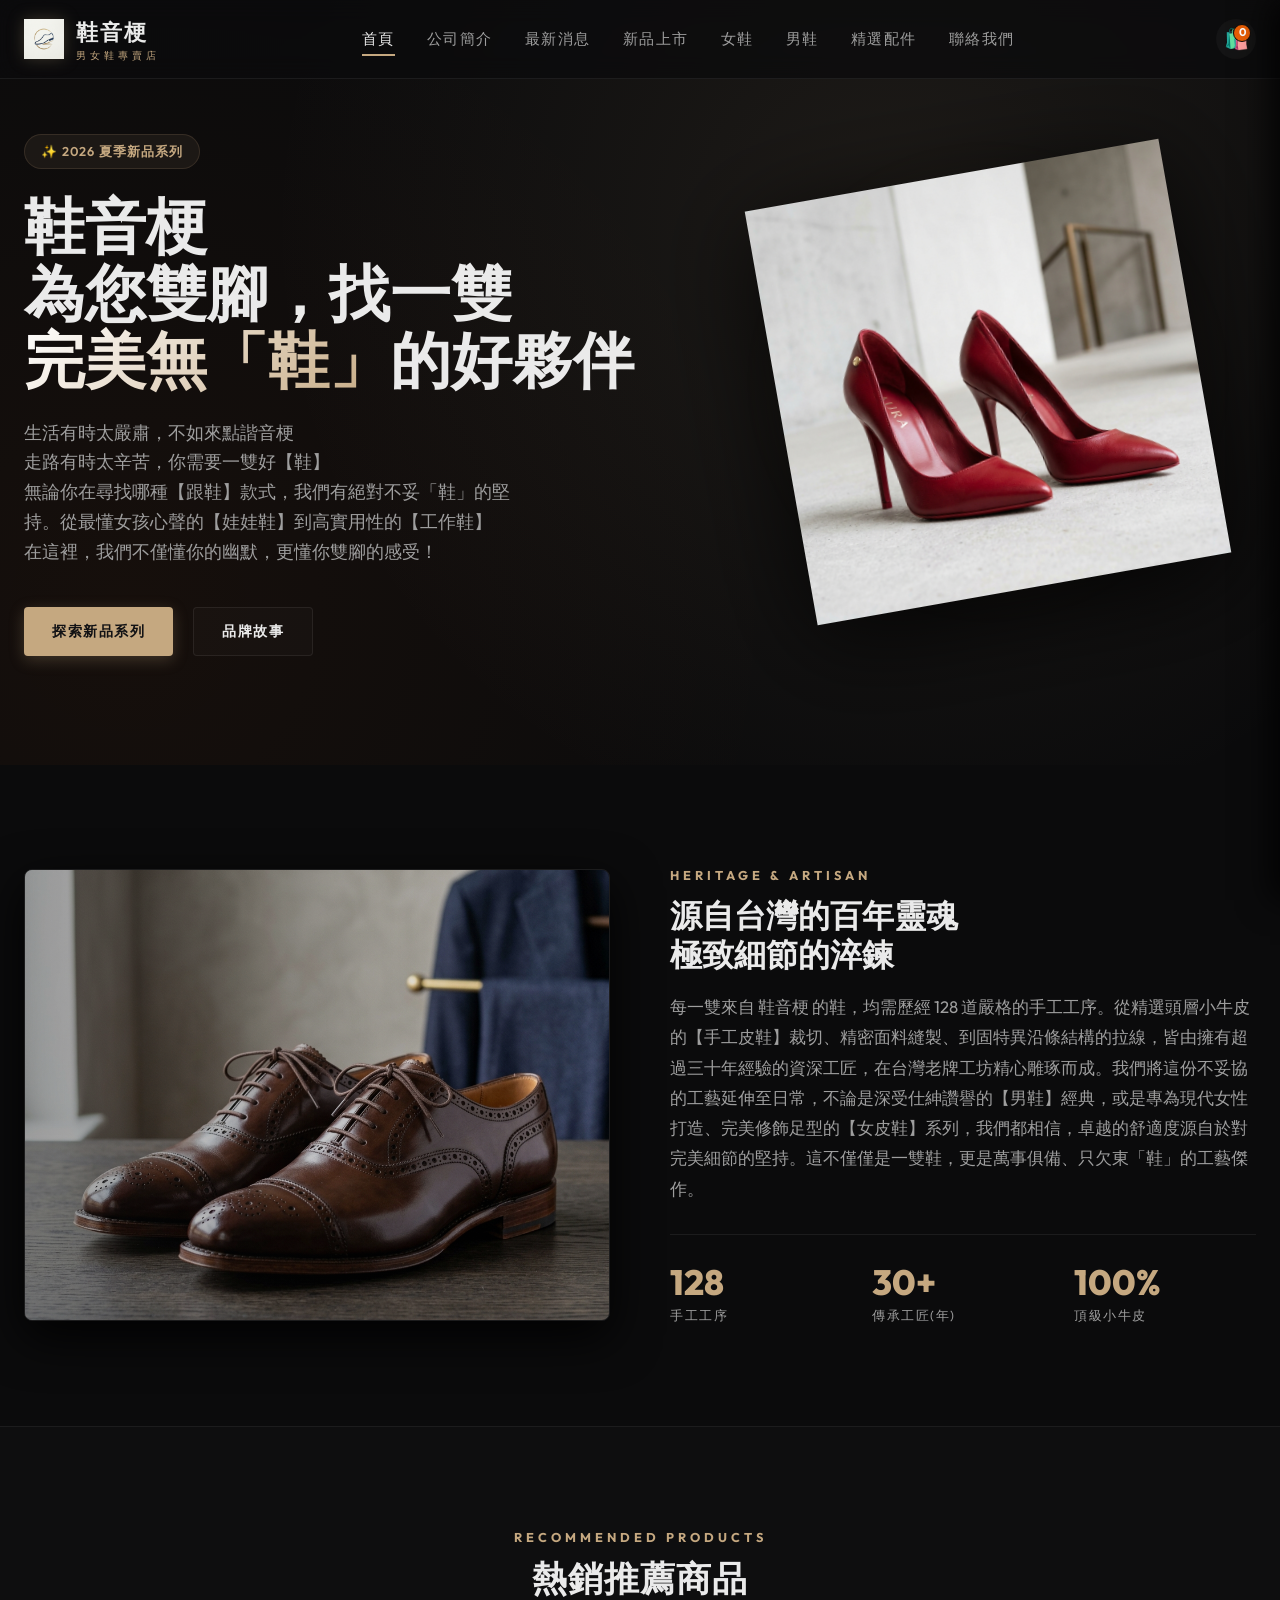
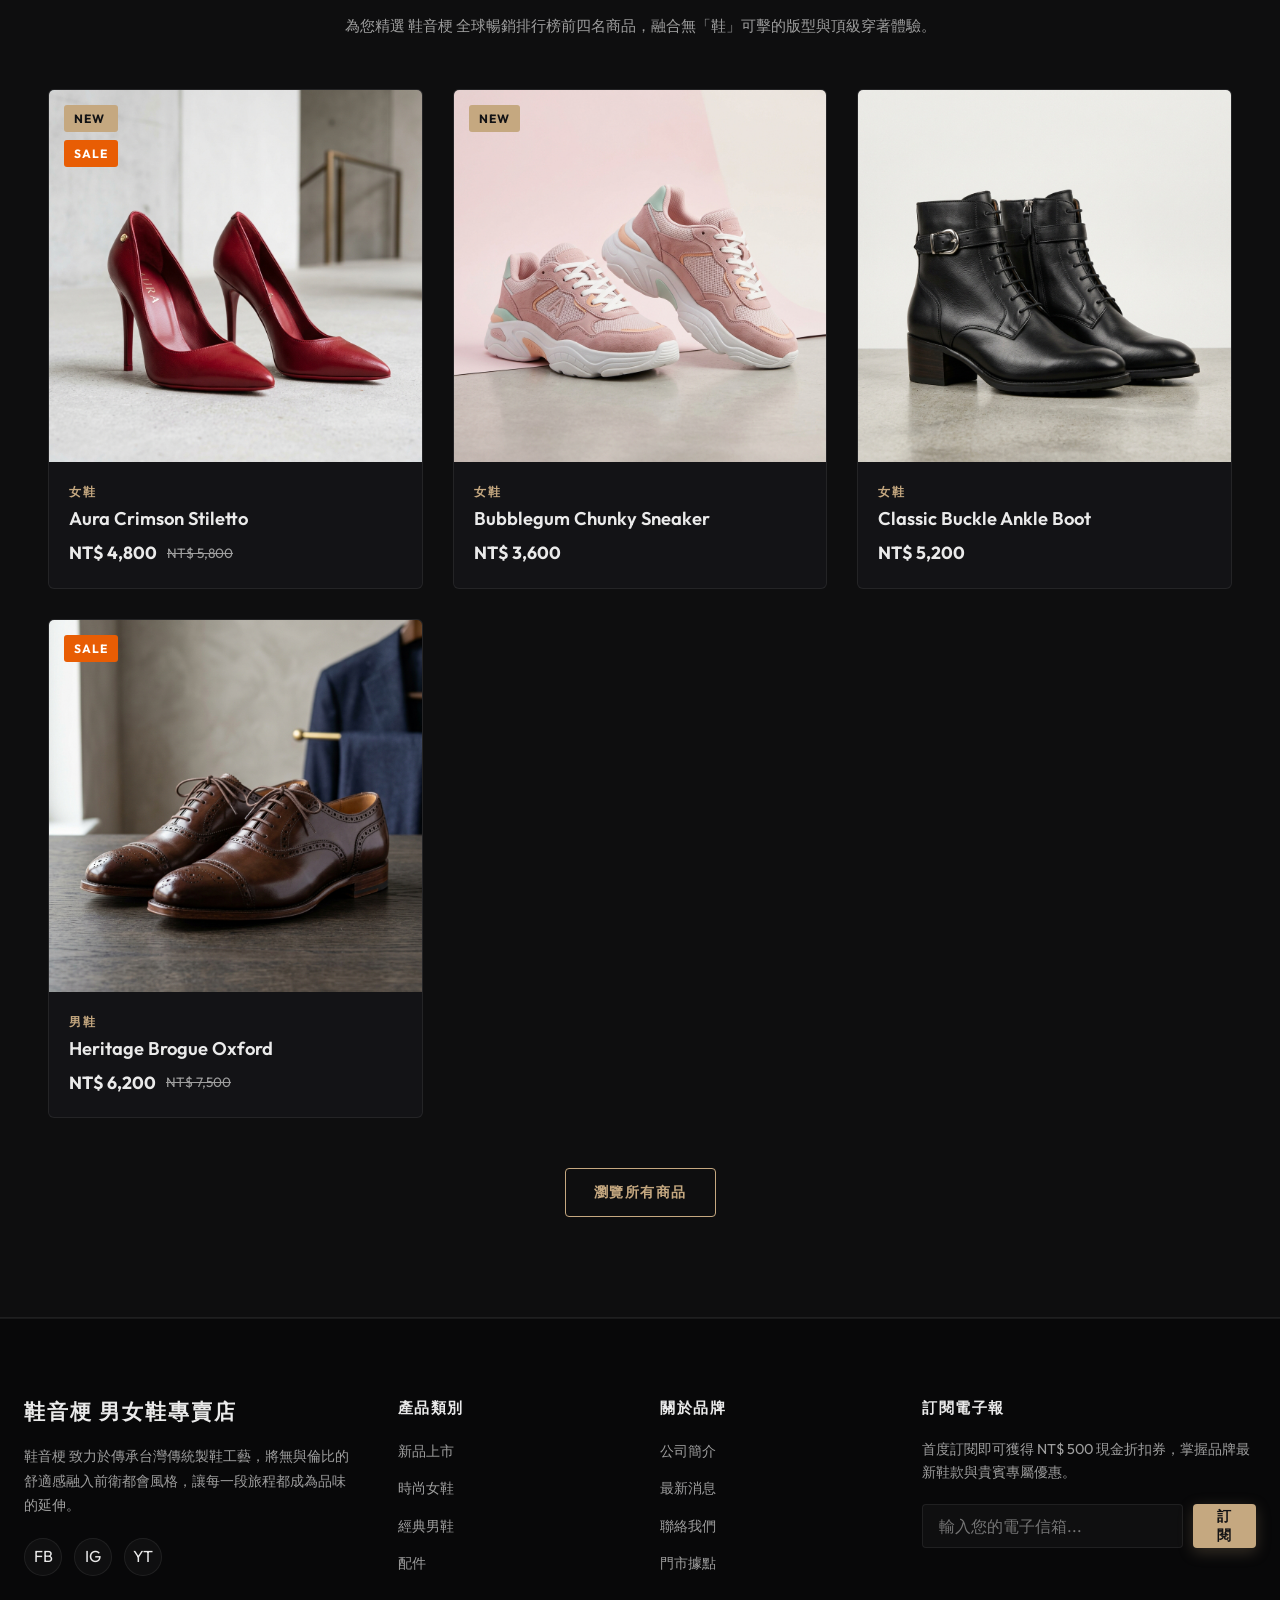
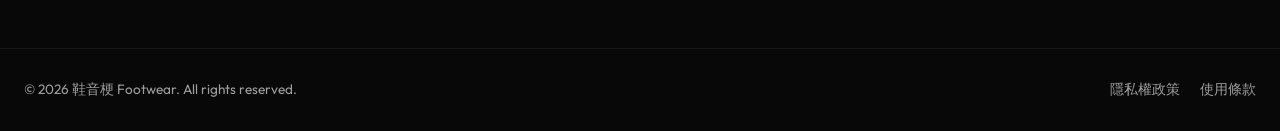
==== commit f971b47d: "Add files via upload" ====
--- a/index.html
+++ b/index.html
@@ -7,6 +7,7 @@
   <meta name="description" content="鞋音梗男女鞋專賣店。結合台灣傳統製鞋工藝與現代極簡美學，為您帶來無與倫比的穿著舒適度與奢華感。探索最新男女鞋與頂級配件。">
   <meta name="keywords" content="鞋音梗男女鞋專賣店,鞋音梗,男女鞋專賣店,鞋子,男鞋,女鞋,皮鞋,配件,台灣傳統製鞋工藝,現代極簡美學,舒適,奢華。">
   <link rel="stylesheet" href="assets/css/style.css">
+<meta name="google-site-verification" content="gMFII9CmJjc-jYoC1A69ZwYFycugblM8INbQQGDyR-E" />
 </head>
 <body>
 
@@ -54,9 +55,11 @@
   <section class="hero">
     <div class="hero-container">
       <div class="hero-content">
+        <br>
         <span class="hero-tag">✨ 2026 夏季新品系列</span>
-        <h1 class="hero-title">鞋音梗，為你打造<br><span class="text-gradient">時尚美學</span>的品味</h1>
-        <p class="hero-desc">融合台灣傳統靈魂與頂級皮革料質。 鞋音梗 為追求完美生活品質的您，量身打造行走的時尚美學。</p>
+        <h1 class="hero-title">鞋音梗
+        <br>為您雙腳，找一雙<br><span class="text-gradient">完美無「鞋」</span>的好夥伴</h1>
+        <p class="hero-desc">生活有時太嚴肅，不如來點諧音梗<br>走路有時太辛苦，你需要一雙好【鞋】<br>無論你在尋找哪種【跟鞋】款式，我們有絕對不妥「鞋」的堅持。從最懂女孩心聲的【娃娃鞋】到高實用性的【工作鞋】<br>在這裡，我們不僅懂你的幽默，更懂你雙腳的感受！</p>
         <div class="hero-actions">
           <a href="new-arrivals.html" class="btn btn-primary">探索新品系列</a>
           <a href="about.html" class="btn btn-secondary">品牌故事</a>
@@ -81,7 +84,7 @@
         <div class="story-content">
           <span class="section-tag">HERITAGE & ARTISAN</span>
           <h3>源自台灣的百年靈魂<br>極致細節的淬鍊</h3>
-          <p class="story-text">每一雙來自 鞋音梗 的鞋，均需歷經 128 道嚴格的手工工序，從精選頭層小牛皮、裁切、縫製、到固特異沿條結構的拉線，皆由擁有超過三十年經驗的資深工匠在台灣老牌工坊精心雕琢而成。我們相信，卓越的舒適度源自於對完美細節的不妥協。</p>
+          <p class="story-text">每一雙來自 鞋音梗 的鞋，均需歷經 128 道嚴格的手工工序。從精選頭層小牛皮的【手工皮鞋】裁切、精密面料縫製、到固特異沿條結構的拉線，皆由擁有超過三十年經驗的資深工匠，在台灣老牌工坊精心雕琢而成。我們將這份不妥協的工藝延伸至日常，不論是深受仕紳讚譽的【男鞋】經典，或是專為現代女性打造、完美修飾足型的【女皮鞋】系列，我們都相信，卓越的舒適度源自於對完美細節的堅持。這不僅僅是一雙鞋，更是萬事俱備、只欠東「鞋」的工藝傑作。</p>
           <div class="story-stats">
             <div>
               <div class="stat-num">128</div>
@@ -107,7 +110,7 @@
       <div class="section-header">
         <span class="section-tag">RECOMMENDED PRODUCTS</span>
         <h2 class="section-title">熱銷推薦商品</h2>
-        <p class="section-desc">為您精選 鞋音梗 全球暢銷排行榜前四名商品，融合無懈可擊的版型與頂級穿著體驗。</p>
+        <p class="section-desc">為您精選 鞋音梗 全球暢銷排行榜前四名商品，融合無「鞋」可擊的版型與頂級穿著體驗。</p>
       </div>
       <!-- Cards Container -->
       <div class="product-grid" id="home-popular-products">
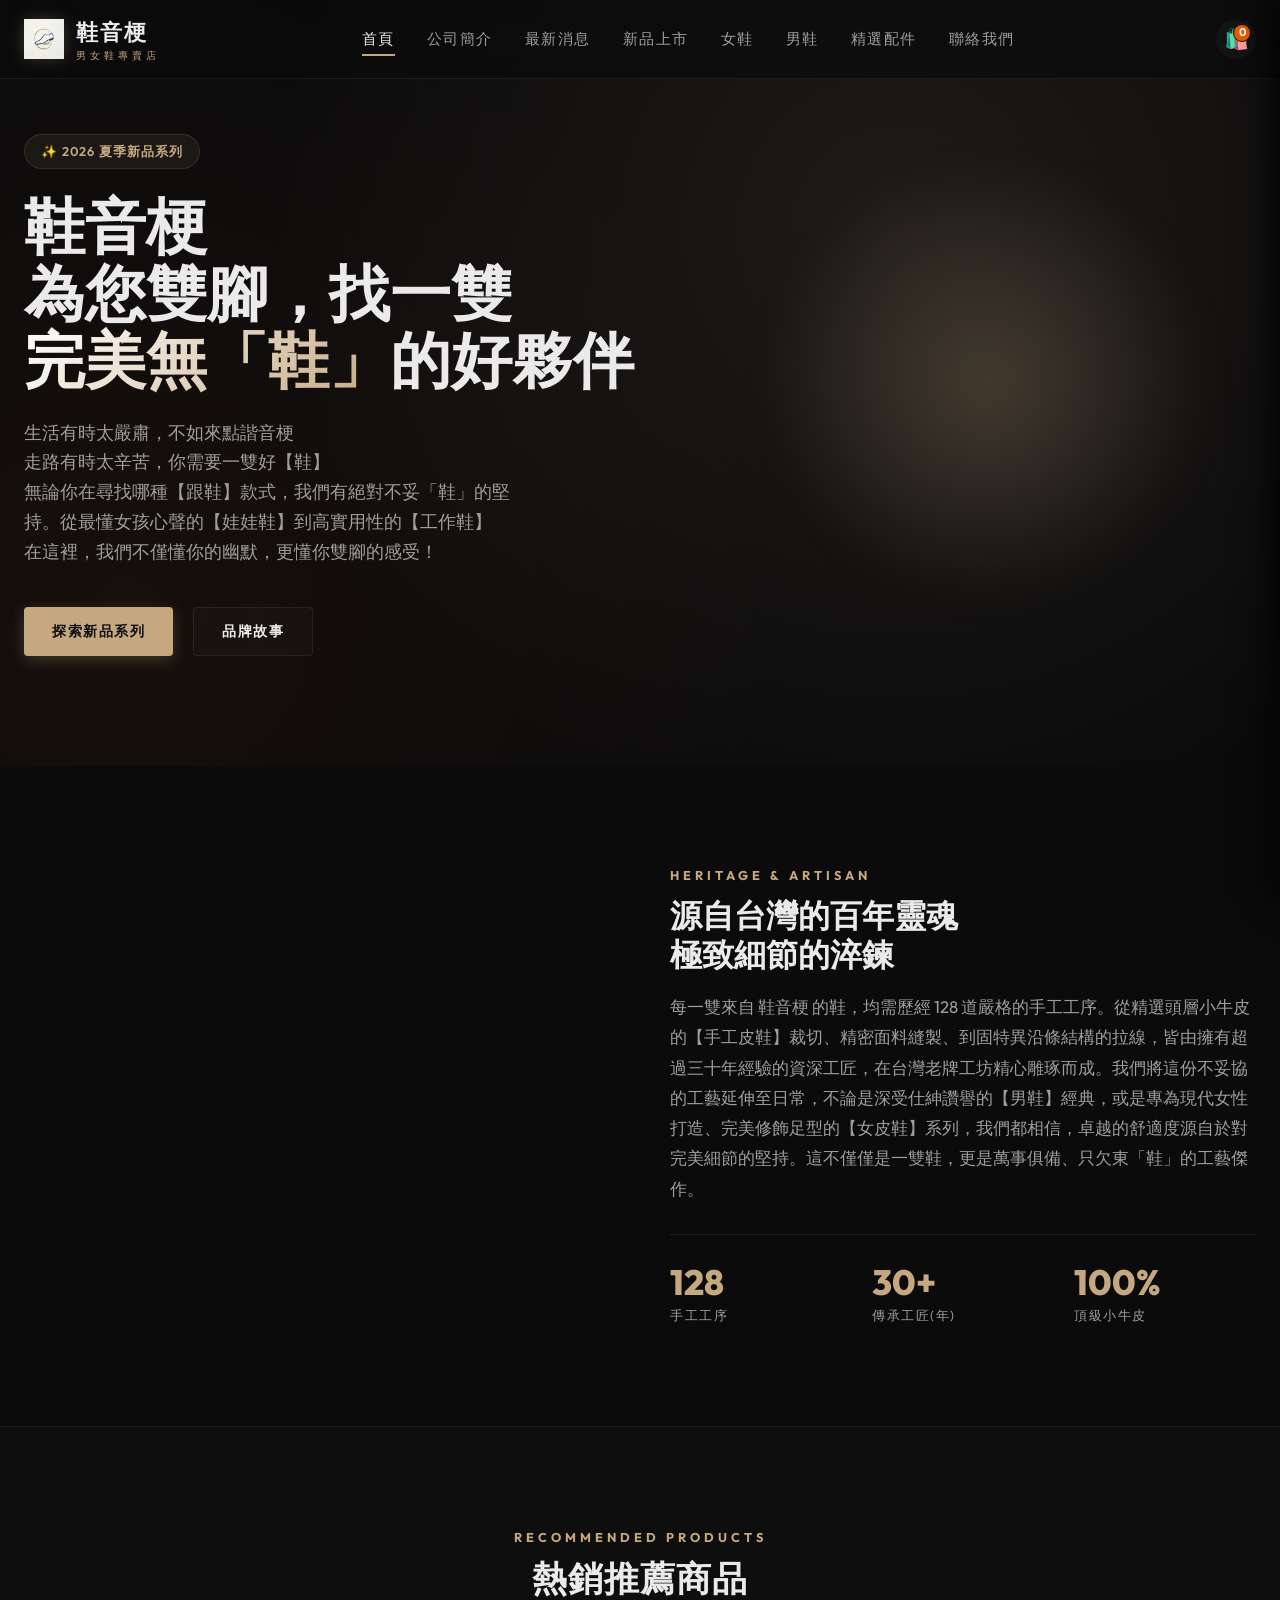
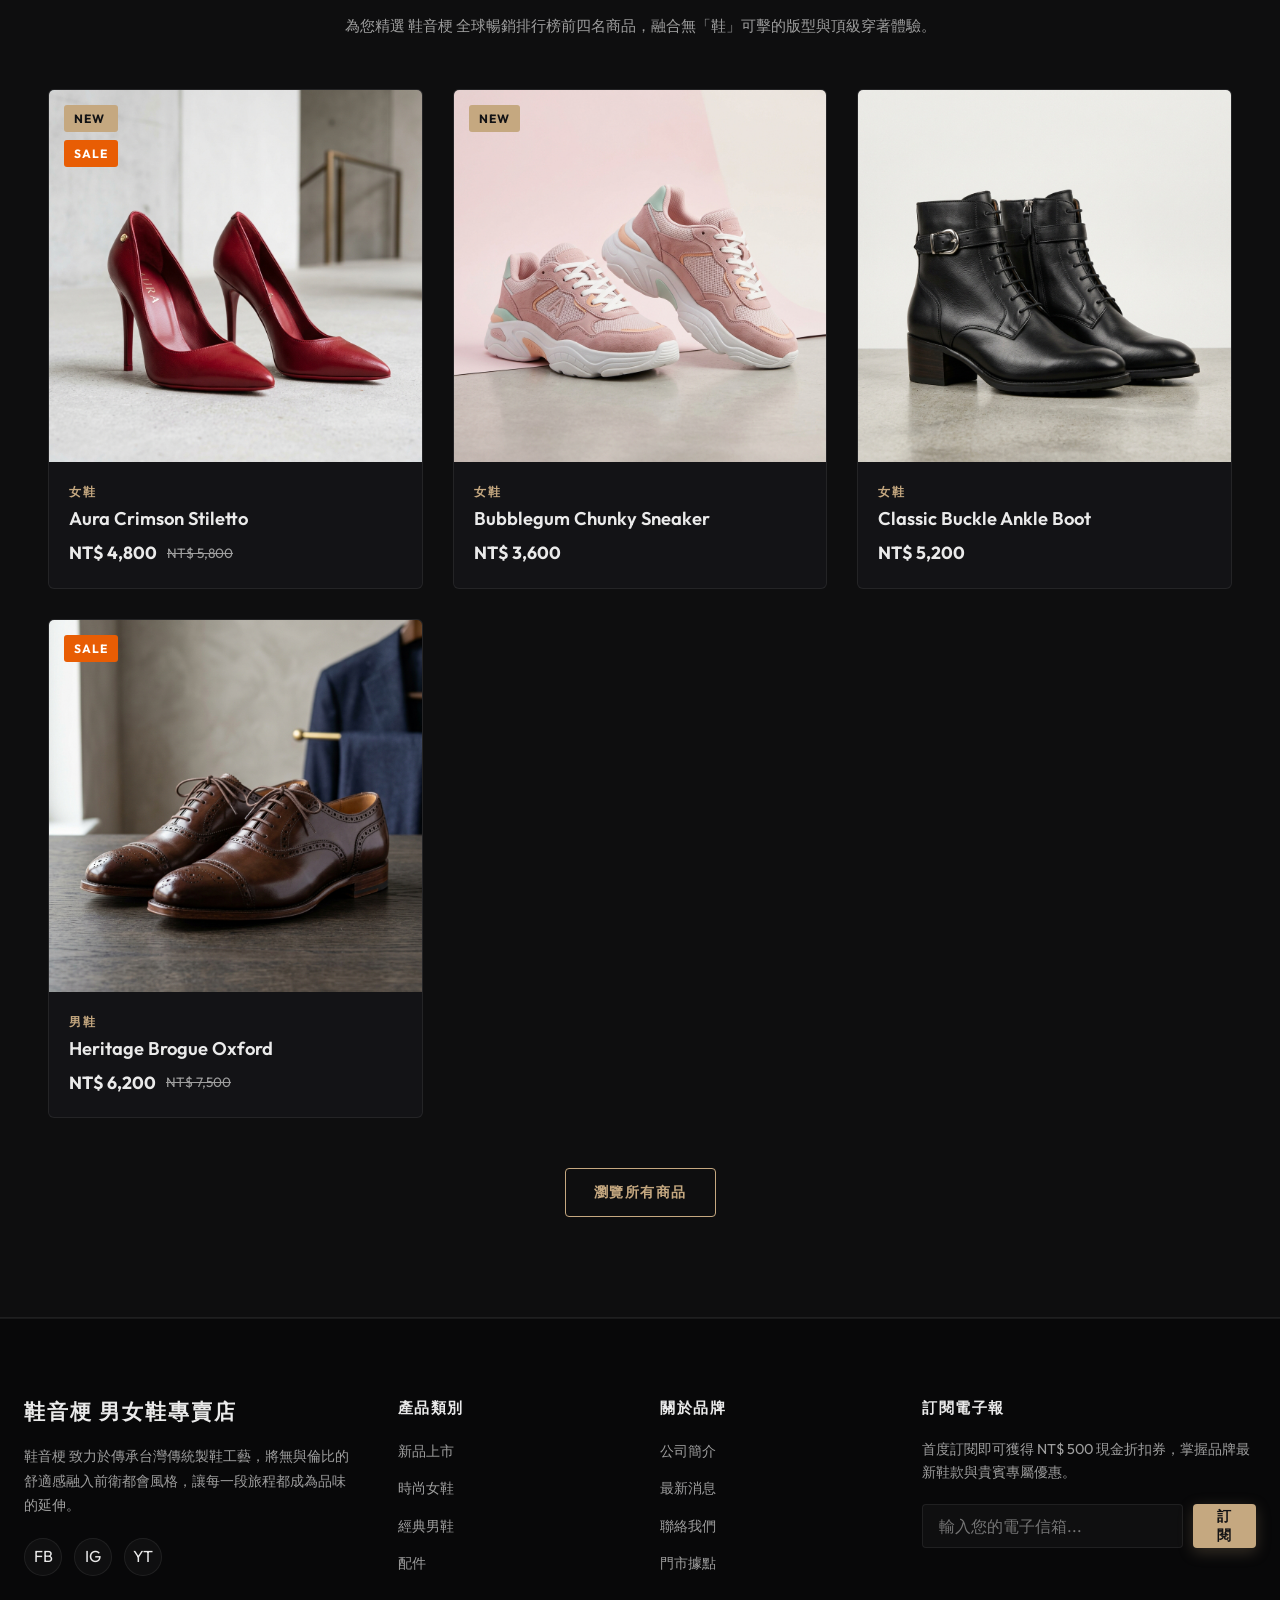
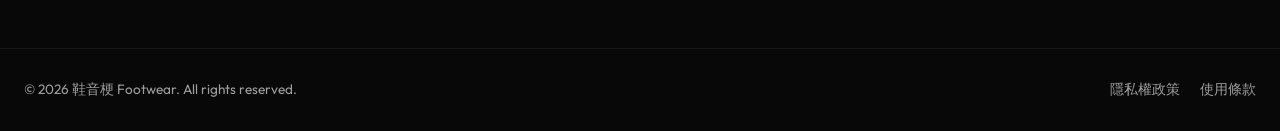
==== commit 6259bc3f: "Add files via upload" ====
--- a/index.html
+++ b/index.html
@@ -68,7 +68,7 @@
       <div class="hero-visual">
         <div class="hero-glow-ring"></div>
         <div class="hero-image-wrapper">
-          <img src="assets/images/women_1.png" alt="Aura Crimson Stiletto" class="hero-img">
+          <img src="assets/images/鞋音梗男女鞋專賣店-女款高根鞋.png" alt="" title="鞋音梗男女鞋專賣店-女款高根鞋" class="hero-img">
         </div>
       </div>
     </div>
@@ -78,8 +78,8 @@
   <section class="section">
     <div class="container">
       <div class="story-split">
-        <div class="story-img-frame">
-          <img src="assets/images/men_1.png" alt="Craftsmanship Detail" style="width: 100%; height: 450px; object-fit: cover;">
+        <div>
+          <img src="assets/images/鞋音梗男女鞋專賣店-男款皮鞋.png" alt="" title="鞋音梗男女鞋專賣店-男款皮鞋">
         </div>
         <div class="story-content">
           <span class="section-tag">HERITAGE & ARTISAN</span>
